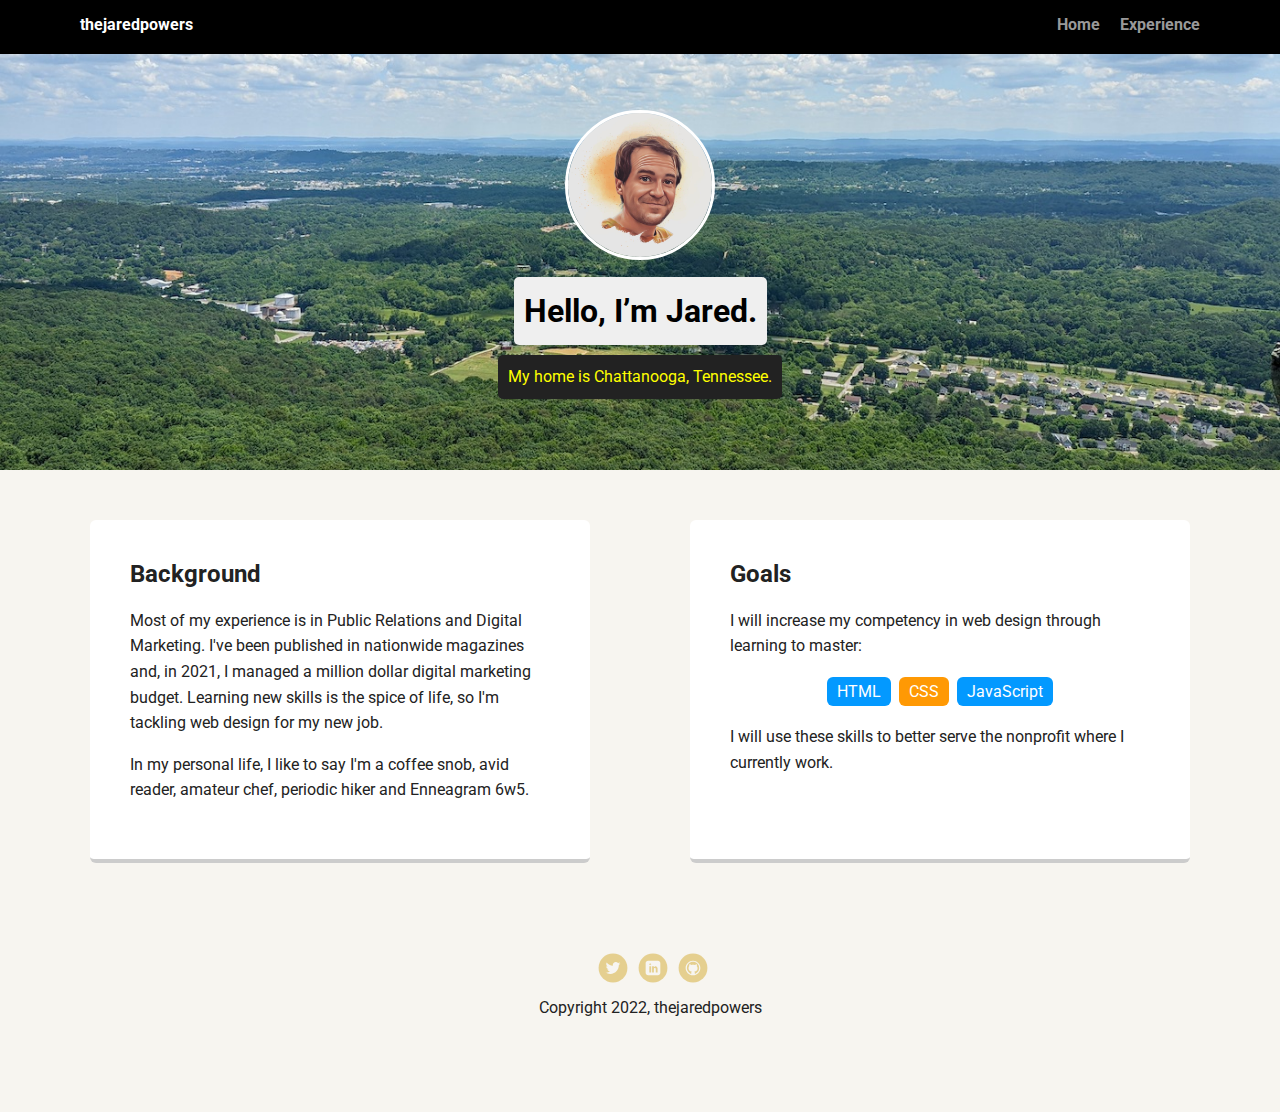
==== experience.html @ 2ebdd4b0 "Added experience.html" ====
<!doctype html>
<html lang="en">
  <head>
    <meta charset="utf-8">
    <title>Jared's Profile</title>
    <meta name="viewport" content="width=device-width, initial-scale=1.0">
    <link rel="stylesheet" href="styles.css">
    <link href="https://fonts.googleapis.com/css?family=Muli%7CRoboto:400,300,500,700,900" rel="stylesheet">
    <link rel="icon" type="image/x-icon" href="images/favicon.jpeg">
  </head>

  <body>

    <div class="main-nav">
        <ul class="nav">
          <li class="name">thejaredpowers</li>
          <li><a href="index.html">Home</a></li>
          <li><a href="experience.html">Experience</a></li>
        </ul>
    </div>

    <header>
      <img src="images/dis_me.jpeg" alt="ProfilePic rendition of Jared" class="profile-image">
      <h1 class="tag name">Hello, I’m Jared.</h1>
      <p class="tag location">My home is Chattanooga, Tennessee.</p>
    </header>

    <main class="flex">
      <div class="card">
        <h2>Background</h2>
        <p>Most of my experience is in Public Relations and Digital Marketing. I've been published in nationwide magazines and, in 2021, I managed a million dollar digital marketing budget. Learning new skills is the spice of life, so I'm tackling web design for my new job.</p>
        <p>In my personal life, I like to say I'm a coffee snob, avid reader, amateur chef, periodic hiker and Enneagram 6w5.</p>
      </div> 

      <div class="card">
        <h2>Goals</h2>
        <p>I will increase my competency in web design through learning to master:</p>
        <ul class="skills">
          <li>HTML</li>
          <li>CSS</li>
          <li>JavaScript</li>
        </ul>
        <p>I will use these skills to better serve the nonprofit where I currently work.</p>
      </div> 

    </main>
    <footer>
      <ul>
        <li><a href="https://www.twitter.com/thejaredpowers" class="social twitter">Twitter</a></li>
        <li><a href="https://www.linkedin.com/in/thejaredpowers" class="social linkedin">LinkedIn</a></li>
        <li><a href="https://github.com/thejaredpowers" class="social github">Github</a></li>
      </ul>
      <p class="copyright">Copyright 2022, thejaredpowers</p>
    </footer>
  </body>
</html>
---- styles.css ----
/* Global Layout Set-up */
* { 
  box-sizing: border-box;
}
  
body {
  margin: 0;
  padding: 0;
  text-align: center;
  font-family: 'Roboto', sans-serif;
  color: #222;
  background: #f7f5f0;
}
/* Link Styles */

a {
  text-decoration: none;
  color: #999;
}
a:hover {
  color: #6633ff;
}

/* Section Styles */

.main-nav {
  width: 100%;
  background: black;
  min-height: 30px;
  padding: 10px;
  position: fixed;
  text-align: center;
}
.nav {
  display: flex;
  justify-content: space-around;
  font-weight: 700;
  list-style-type: none;
  margin: 0 auto;
  padding: 0;
}

.nav .name {
    display: block;
    margin-right: auto;
    color: white;
}
.nav li {
  padding: 5px 10px 10px 10px;
}
.nav a {
  transition: all .5s;
}
.nav a:hover {
  color: white
}

header {
  text-align: center;
  background: url('images/rock_city.jpeg') no-repeat top center ;
  background-size: cover;
  overflow: hidden;
  padding-top: 60px;
}
header {
  line-height: 1.5;
}
header .profile-image {
  margin-top: 50px;
  width: 150px;
  height: 150px;
  border-radius: 50%;
  border: 3px solid white;
  transition: all .5s;
}
header .profile-image:hover {
  transform: scale(1.2) rotate(5deg);
}
.tag {
  background-color: #efefef;
  color: black;
  padding: 10px;
  border-radius: 5px;
  display: table;
  margin: 10px auto;
} 
.location {
  background-color: #222;
  color: yellow;
}
.card {
  margin: 30px;
  padding: 20px 40px 40px;
  max-width: 500px;
  text-align: left;
  background: #fff;
  border-bottom: 4px solid #ccc;
  border-radius: 6px;
  transition: all .5s;
}
.card:hover {
  border-color: #ff99ff;
}

ul.skills {
  padding: 0;
  text-align: center;
}

.skills li {
  border-radius: 6px;
  display: inline-block;
  background: #ff9904;
  color: white;
  padding: 5px 10px;
  margin: 2px;
}

.skills li:nth-child(odd) {
  background: #0399ff;
}

footer {
  width: 100%;
  min-height: 30px;
  padding: 20px 0 40px 20px;
}

footer .copyright {
  top: -8px;
  font-size: .75em;
}

footer ul {
  list-style-type: none;
  margin: 0;
  padding: 0;
}

footer ul li {
  display: inline-block;
}

a.social {
  display: inline-block;
  text-indent: -9999px;
  margin-left: 5px;
  width: 30px;
  height: 30px;
  background-size: 30px 30px;
  opacity: .4;
  transition: all .5s;
}
a.twitter {
  background-image: url(images/twitter.svg);
}
a.linkedin {
  background-image: url(images/linkedin.svg);
}
a.github {
  background-image: url(images/github.svg);
}
a.social:hover {
  opacity: 1;
}
.clearfix {
  clear: both;
}

/* Styles for larger screens */
@media screen and (min-width: 720px) {
  
  .flex {
      display: -ms-flexbox;      /* TWEENER - IE 10 */
      display: flex; 
      max-width: 1200px;
      -ms-flex-pack: distribute;
      justify-content: space-around;
      margin: 0 auto;
  }

  header {
    min-height: 470px;
  }

  .nav {
    max-width: 1200px;
    padding: 0 30px;
  }


  main {
    padding-top: 20px;
  }

  main p {
    line-height: 1.6em;
  }

  footer {
    font-size: 1.3em;
    max-width: 1200px;
    margin: 40px auto;
  }

}
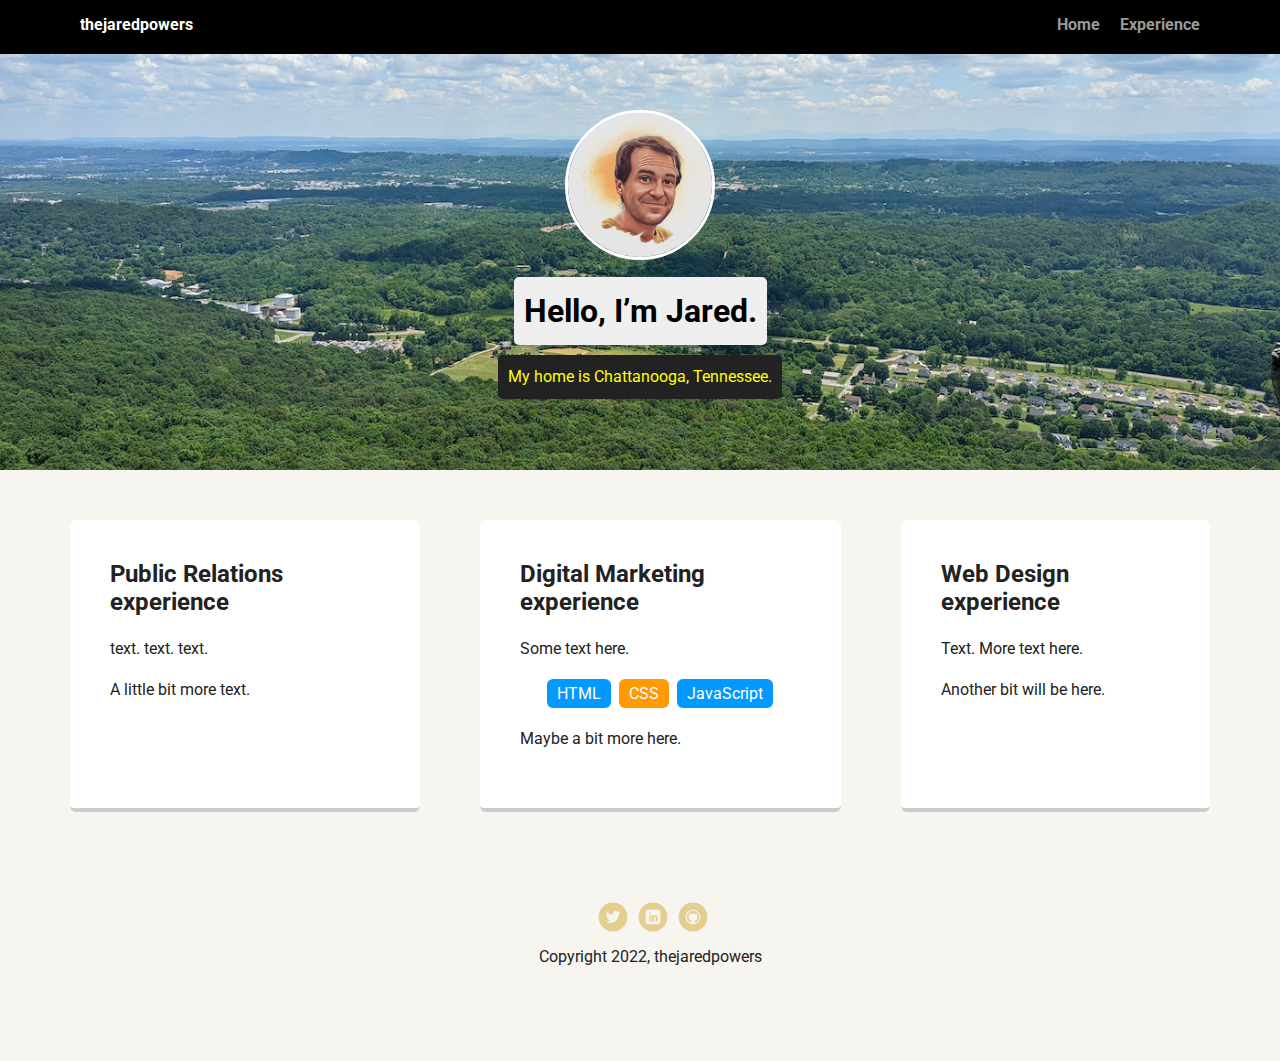
==== commit 0e73544a: "Experience.html formatting" ====
--- a/experience.html
+++ b/experience.html
@@ -2,7 +2,7 @@
 <html lang="en">
   <head>
     <meta charset="utf-8">
-    <title>Jared's Profile</title>
+    <title>thejaredpowers's Experience</title>
     <meta name="viewport" content="width=device-width, initial-scale=1.0">
     <link rel="stylesheet" href="styles.css">
     <link href="https://fonts.googleapis.com/css?family=Muli%7CRoboto:400,300,500,700,900" rel="stylesheet">
@@ -27,20 +27,26 @@
 
     <main class="flex">
       <div class="card">
-        <h2>Background</h2>
-        <p>Most of my experience is in Public Relations and Digital Marketing. I've been published in nationwide magazines and, in 2021, I managed a million dollar digital marketing budget. Learning new skills is the spice of life, so I'm tackling web design for my new job.</p>
-        <p>In my personal life, I like to say I'm a coffee snob, avid reader, amateur chef, periodic hiker and Enneagram 6w5.</p>
+        <h2>Public Relations experience</h2>
+        <p>text. text. text.</p>
+        <p>A little bit more text.</p>
       </div> 
 
       <div class="card">
-        <h2>Goals</h2>
-        <p>I will increase my competency in web design through learning to master:</p>
+        <h2>Digital Marketing experience</h2>
+        <p>Some text here.</p>
         <ul class="skills">
           <li>HTML</li>
           <li>CSS</li>
           <li>JavaScript</li>
         </ul>
-        <p>I will use these skills to better serve the nonprofit where I currently work.</p>
+        <p>Maybe a bit more here.</p>
+      </div> 
+
+      <div class="card">
+        <h2>Web Design experience</h2>
+        <p>Text. More text here.</p>
+        <p>Another bit will be here.</p>
       </div> 
 
     </main>
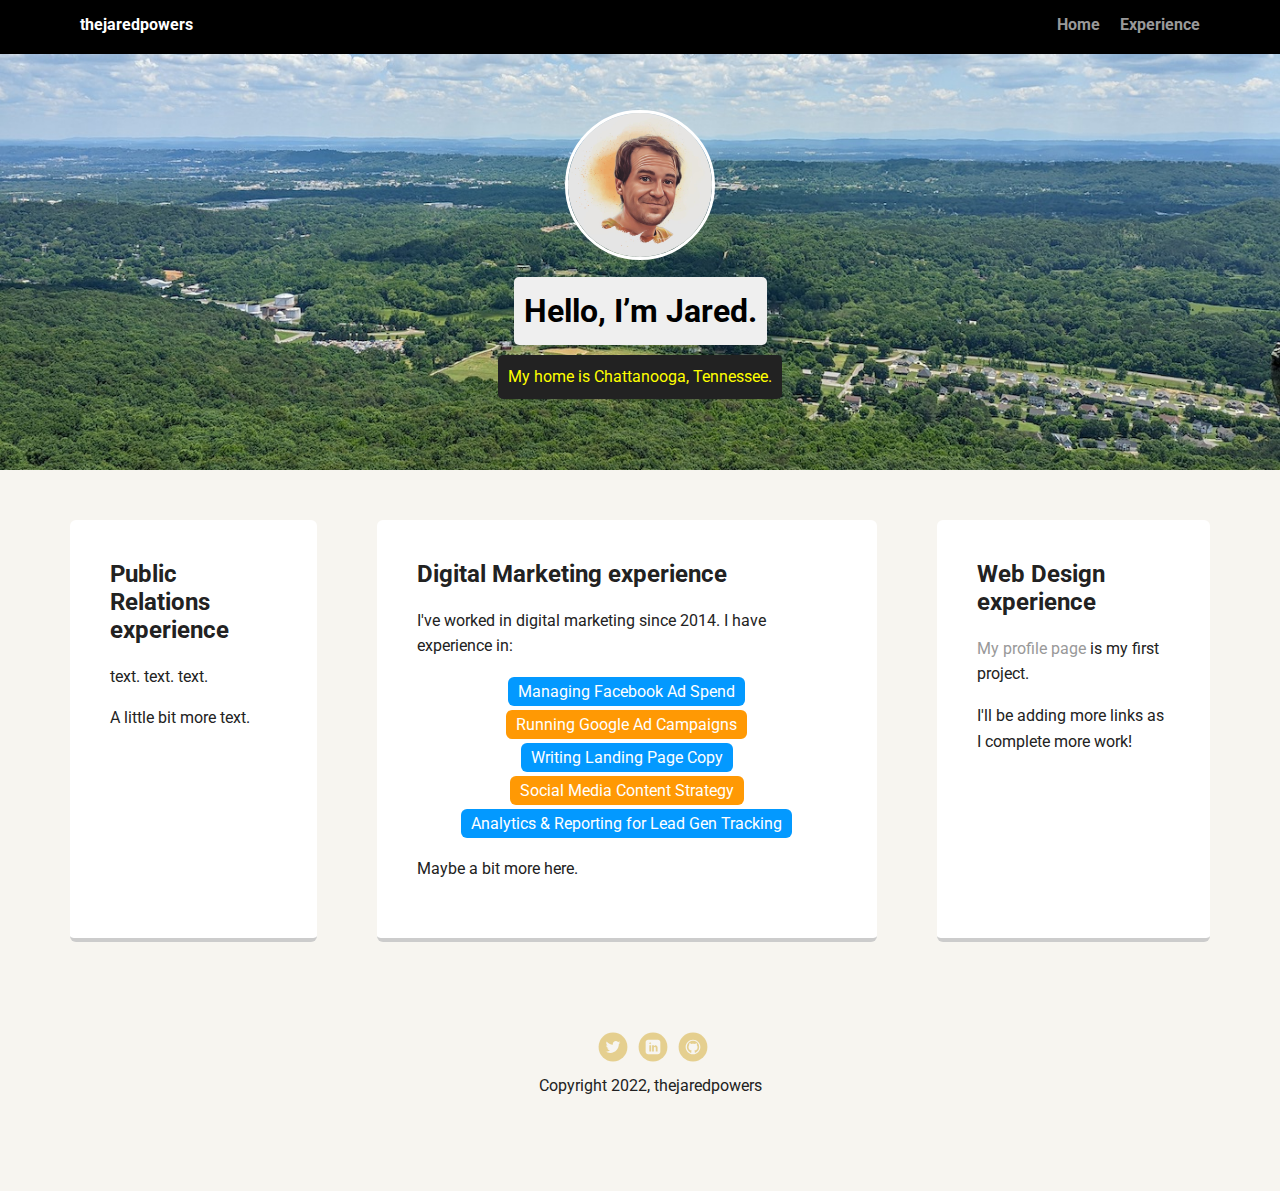
==== commit 7be8ad4c: "Updates to copy on Experience.html" ====
--- a/experience.html
+++ b/experience.html
@@ -34,19 +34,21 @@
 
       <div class="card">
         <h2>Digital Marketing experience</h2>
-        <p>Some text here.</p>
+        <p>I've worked in digital marketing since 2014. I have experience in:</p>
         <ul class="skills">
-          <li>HTML</li>
-          <li>CSS</li>
-          <li>JavaScript</li>
+          <li>Managing Facebook Ad Spend</li>
+          <li>Running Google Ad Campaigns</li>
+          <li>Writing Landing Page Copy</li>
+          <li>Social Media Content Strategy</li>
+          <li>Analytics & Reporting for Lead Gen Tracking</li>
         </ul>
         <p>Maybe a bit more here.</p>
       </div> 
 
       <div class="card">
         <h2>Web Design experience</h2>
-        <p>Text. More text here.</p>
-        <p>Another bit will be here.</p>
+        <p><a href="index.html">My profile page</a> is my first project.</p>
+        <p>I'll be adding more links as I complete more work!</p>
       </div> 
 
     </main>
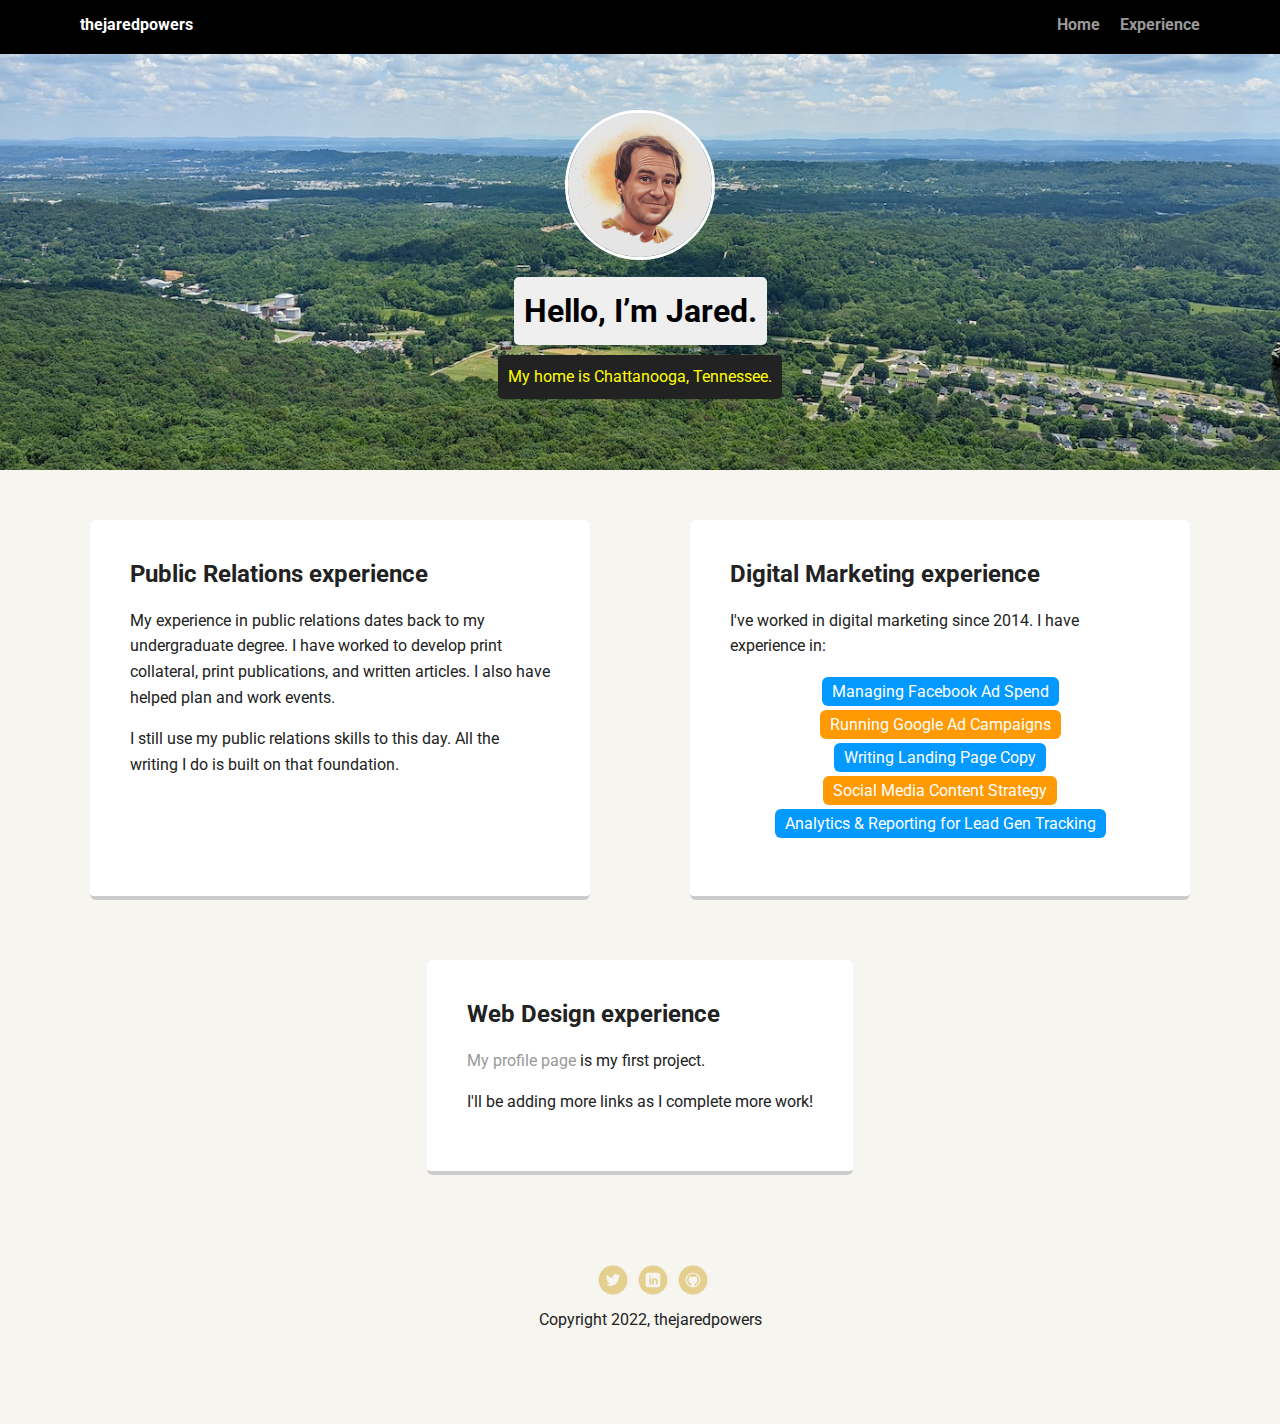
==== commit f78c6d4e: "Updated experience.html and flexbox in styles.css" ====
--- a/experience.html
+++ b/experience.html
@@ -28,8 +28,8 @@
     <main class="flex">
       <div class="card">
         <h2>Public Relations experience</h2>
-        <p>text. text. text.</p>
-        <p>A little bit more text.</p>
+        <p>My experience in public relations dates back to my undergraduate degree. I have worked to develop print collateral, print publications, and written articles. I also have helped plan and work events.</p>
+        <p>I still use my public relations skills to this day. All the writing I do is built on that foundation.</p>
       </div> 
 
       <div class="card">
@@ -42,7 +42,6 @@
           <li>Social Media Content Strategy</li>
           <li>Analytics & Reporting for Lead Gen Tracking</li>
         </ul>
-        <p>Maybe a bit more here.</p>
       </div> 
 
       <div class="card">
--- a/styles.css
+++ b/styles.css
@@ -177,6 +177,7 @@
       -ms-flex-pack: distribute;
       justify-content: space-around;
       margin: 0 auto;
+      flex-wrap: wrap;
   }
 
   header {
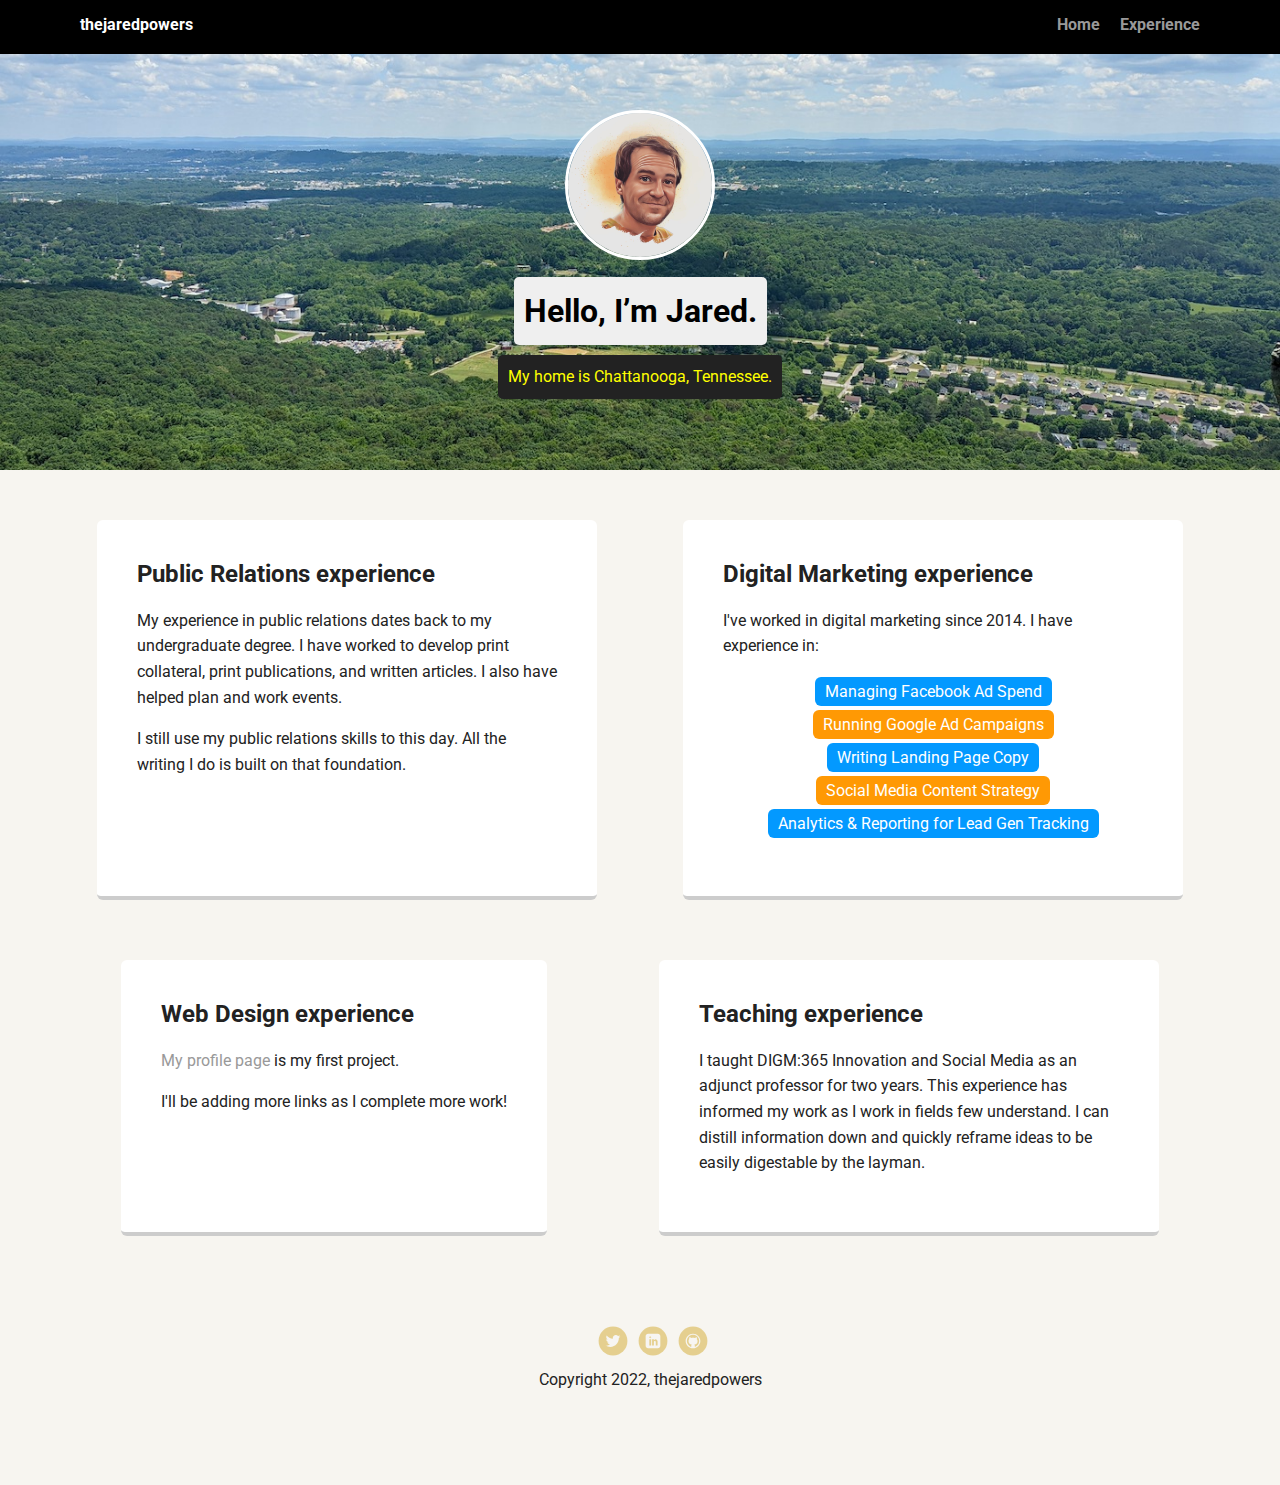
==== commit 5f691ab3: "More updates to experience.html" ====
--- a/experience.html
+++ b/experience.html
@@ -50,6 +50,11 @@
         <p>I'll be adding more links as I complete more work!</p>
       </div> 
 
+      <div class="card">
+        <h2>Teaching experience</h2>
+        <p>I taught DIGM:365 Innovation and Social Media as an adjunct professor for two years. This experience has informed my work as I work in fields few understand. I can distill information down and quickly reframe ideas to be easily digestable by the layman.</p>
+      </div> 
+
     </main>
     <footer>
       <ul>
--- a/styles.css
+++ b/styles.css
@@ -175,7 +175,7 @@
       display: flex; 
       max-width: 1200px;
       -ms-flex-pack: distribute;
-      justify-content: space-around;
+      justify-content: space-evenly;
       margin: 0 auto;
       flex-wrap: wrap;
   }
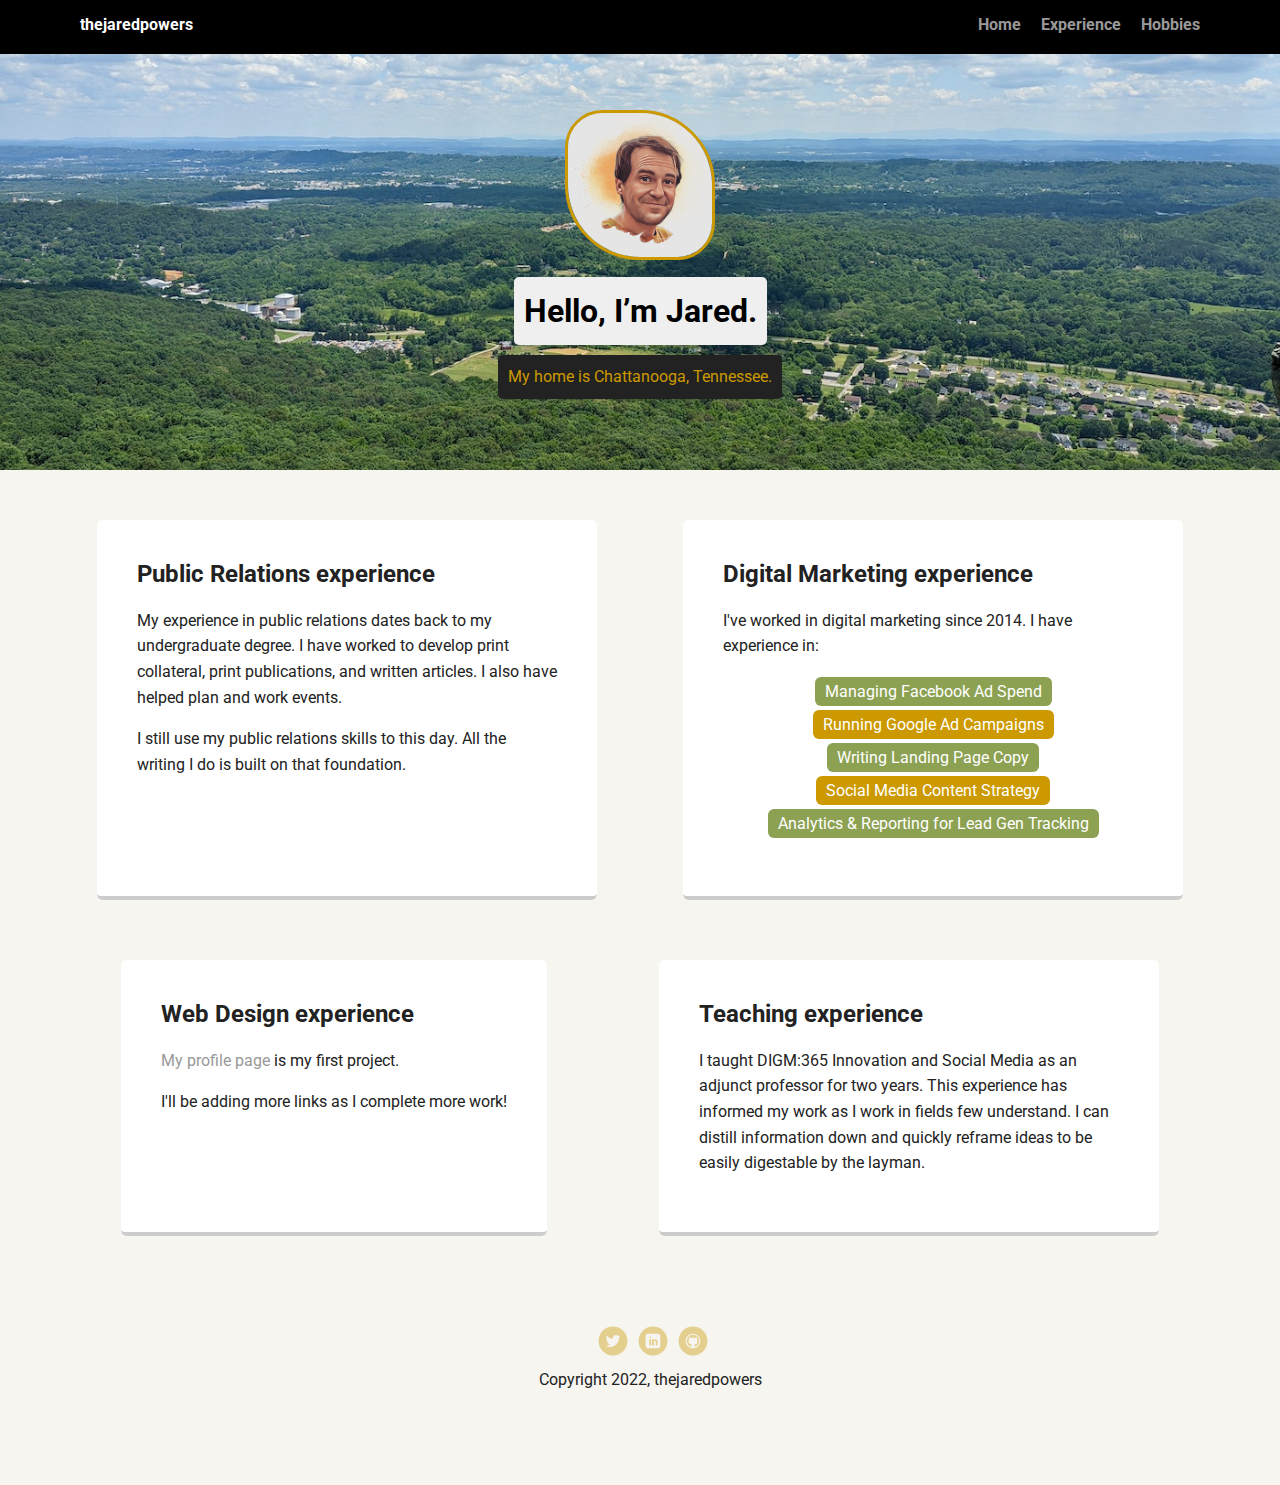
==== commit fe2158d3: "Added hobbies.html" ====
--- a/experience.html
+++ b/experience.html
@@ -16,6 +16,7 @@
           <li class="name">thejaredpowers</li>
           <li><a href="index.html">Home</a></li>
           <li><a href="experience.html">Experience</a></li>
+          <li><a href="hobbies.html">Hobbies</a></li>
         </ul>
     </div>
 
--- a/styles.css
+++ b/styles.css
@@ -69,12 +69,12 @@
   margin-top: 50px;
   width: 150px;
   height: 150px;
-  border-radius: 50%;
-  border: 3px solid white;
+  border-radius: 25% 50%;
+  border: 3px solid #cc9900;
   transition: all .5s;
 }
 header .profile-image:hover {
-  transform: scale(1.2) rotate(5deg);
+  transform: scale(1.15);
 }
 .tag {
   background-color: #efefef;
@@ -86,7 +86,7 @@
 } 
 .location {
   background-color: #222;
-  color: yellow;
+  color: #CC9900;
 }
 .card {
   margin: 30px;
@@ -99,7 +99,7 @@
   transition: all .5s;
 }
 .card:hover {
-  border-color: #ff99ff;
+  border-color: #cc9900;
 }
 
 ul.skills {
@@ -110,14 +110,14 @@
 .skills li {
   border-radius: 6px;
   display: inline-block;
-  background: #ff9904;
+  background: #cc9900;
   color: white;
   padding: 5px 10px;
   margin: 2px;
 }
 
 .skills li:nth-child(odd) {
-  background: #0399ff;
+  background: #8DA153;
 }
 
 footer {
